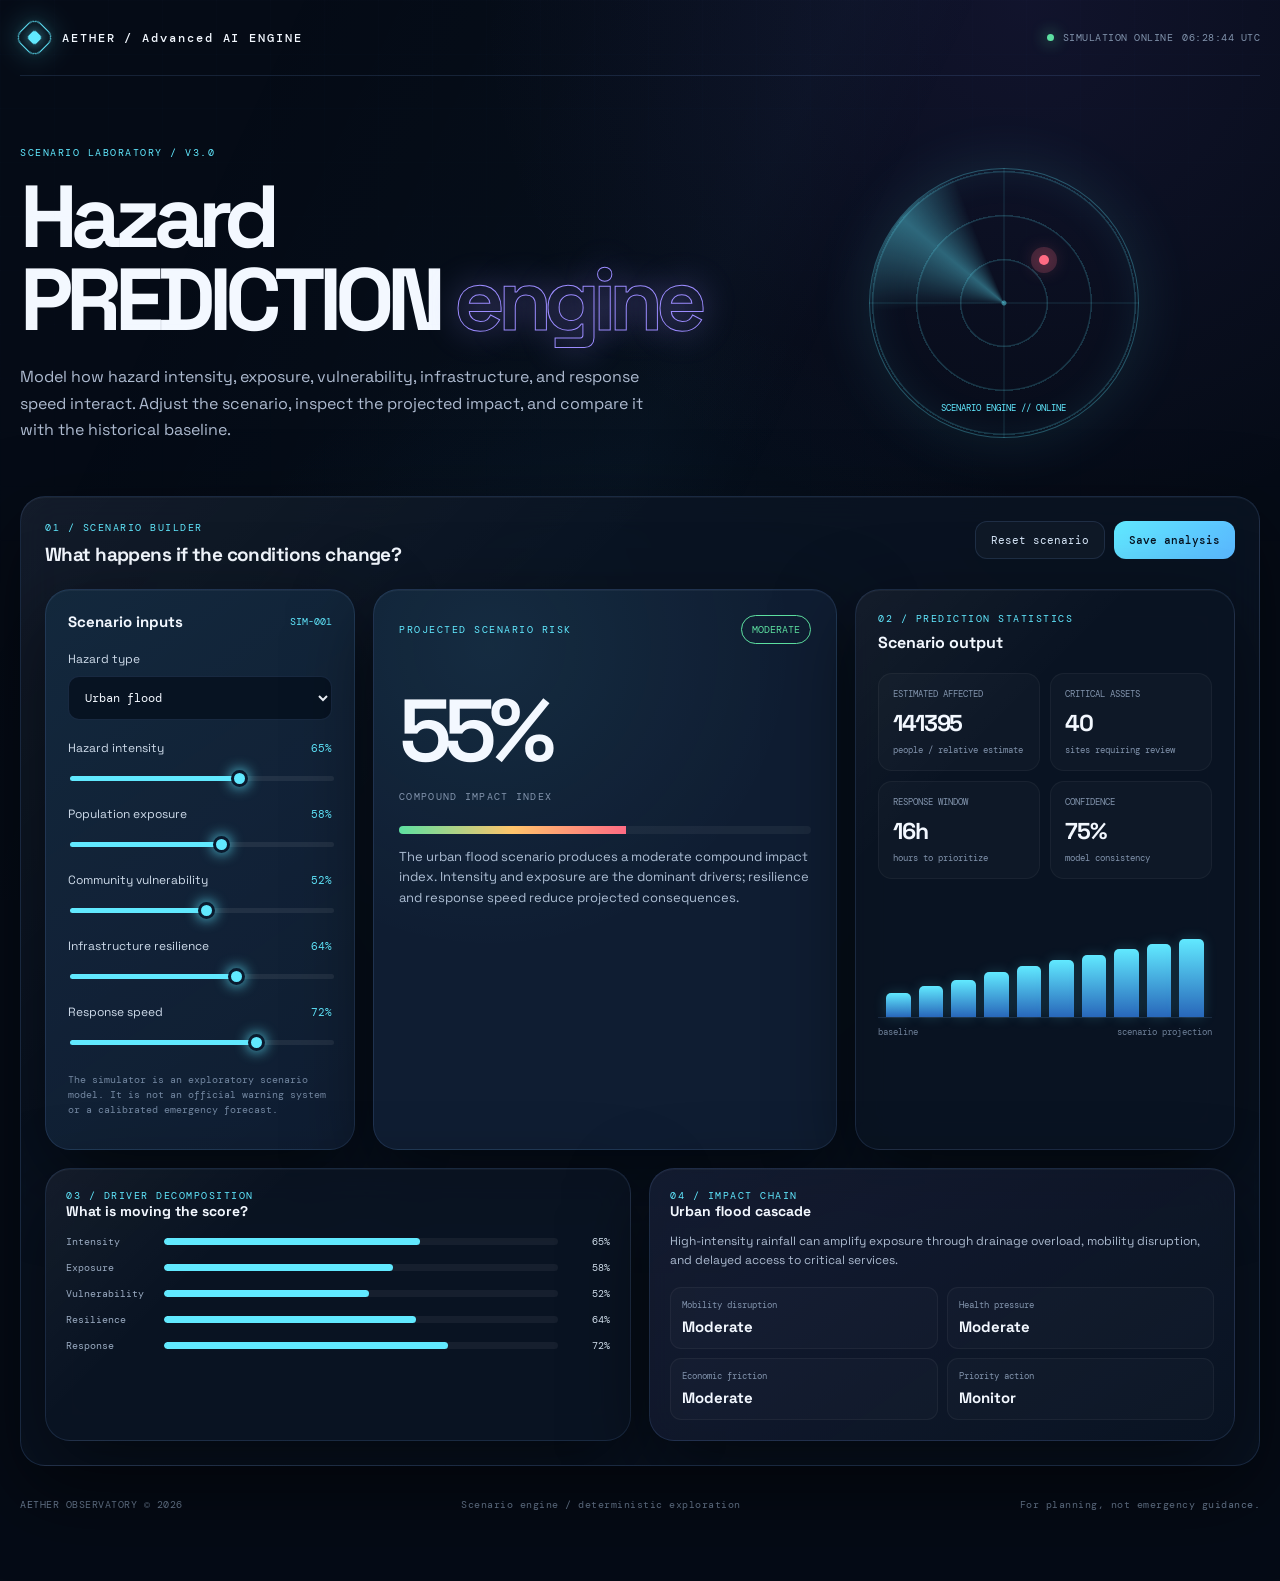
==== Frontend/advanced_prediction.html @ 11a136a4 "Added authentication, prediction, advanced prediction html files, needs buttons to connect from dash" ====
<!doctype html>
<html lang="en">

<head>
    <meta charset="utf-8">
    <meta name="viewport" content="width=device-width,initial-scale=1">
    <title>AETHER // What-If Disaster Simulator</title>
    <style>
        @import url('https://fonts.googleapis.com/css2?family=DM+Mono:wght@400;500&family=Space+Grotesk:wght@400;500;600;700&display=swap');

        :root {
            --bg: #050b16;
            --panel: #0b1424cc;
            --panel2: #0f1d32;
            --line: #7eaffc24;
            --text: #f3f8ff;
            --muted: #8294ad;
            --blue: #5ab7ff;
            --cyan: #61e9ff;
            --purple: #9c8cff;
            --red: #ff6b83;
            --amber: #ffc46b;
            --green: #5de0a1;
            --glow: #5ab7ff33;
            --mx: 50%;
            --my: 50%
        }

        * {
            box-sizing: border-box
        }

        html {
            scroll-behavior: smooth
        }

        body {
            margin: 0;
            min-height: 100vh;
            background: radial-gradient(circle at var(--mx) var(--my), #257bc21e, transparent 30rem), radial-gradient(circle at 80% 0, #6d54d51e, transparent 34rem), var(--bg);
            color: var(--text);
            font-family: 'Space Grotesk', sans-serif;
            overflow-x: hidden
        }

        body:before {
            content: "";
            position: fixed;
            inset: 0;
            pointer-events: none;
            opacity: .22;
            background-image: linear-gradient(#8ebeff10 1px, transparent 1px), linear-gradient(90deg, #8ebeff10 1px, transparent 1px);
            background-size: 54px 54px;
            mask-image: linear-gradient(#000, transparent 90%)
        }

        body:after {
            content: "";
            position: fixed;
            inset: 0;
            pointer-events: none;
            background: linear-gradient(115deg, transparent 15%, #65dfff06 50%, transparent 58%);
            animation: sweep 10s linear infinite;
            z-index: -1
        }

        @keyframes sweep {
            to {
                transform: translateX(70%)
            }
        }

        @keyframes pulse {
            50% {
                opacity: .35;
                transform: scale(.65)
            }
        }

        @keyframes spin {
            to {
                transform: rotate(360deg)
            }
        }

        @keyframes rise {
            from {
                opacity: 0;
                transform: translateY(12px)
            }

            to {
                opacity: 1;
                transform: none
            }
        }

        .wrap {
            width: min(1240px, calc(100% - 40px));
            margin: auto
        }

        .topbar {
            height: 76px;
            border-bottom: 1px solid var(--line);
            display: flex;
            align-items: center;
            justify-content: space-between
        }

        .brand {
            display: flex;
            align-items: center;
            gap: 13px;
            font: 500 12px 'DM Mono';
            letter-spacing: .16em
        }

        .brand-icon {
            width: 29px;
            height: 29px;
            border: 1px solid var(--cyan);
            border-radius: 9px;
            transform: rotate(45deg);
            box-shadow: 0 0 28px #61e9ff44;
            position: relative
        }

        .brand-icon:after {
            content: "";
            position: absolute;
            inset: 8px;
            background: var(--cyan);
            border-radius: 3px;
            box-shadow: 0 0 15px var(--cyan)
        }

        .system-status {
            display: flex;
            align-items: center;
            gap: 9px;
            color: var(--muted);
            font: 10px 'DM Mono';
            letter-spacing: .05em
        }

        .status-dot {
            width: 7px;
            height: 7px;
            border-radius: 50%;
            background: var(--green);
            box-shadow: 0 0 15px var(--green);
            animation: pulse 1.8s infinite
        }

        .hero {
            padding: 70px 0 36px;
            display: grid;
            grid-template-columns: 1.15fr .85fr;
            gap: 35px;
            align-items: center
        }

        .eyebrow {
            color: var(--cyan);
            font: 10px 'DM Mono';
            letter-spacing: .15em;
            text-transform: uppercase
        }

        .hero h1 {
            font-size: clamp(48px, 7vw, 88px);
            line-height: .94;
            letter-spacing: -.08em;
            margin: 17px 0 23px;
            max-width: 760px
        }

        .hero h1 em {
            font-style: normal;
            color: transparent;
            -webkit-text-stroke: 1px var(--purple);
            text-shadow: 0 0 35px #9c8cff55
        }

        .lede {
            max-width: 660px;
            color: #aebbd0;
            font-size: 16px;
            line-height: 1.65
        }

        .orbit {
            width: min(270px, 70vw);
            aspect-ratio: 1;
            border: 1px solid #61e9ff55;
            border-radius: 50%;
            margin: auto;
            position: relative;
            background: radial-gradient(circle, #61e9ff77 0 2px, transparent 3px), repeating-radial-gradient(circle, transparent 0 42px, #61e9ff2f 43px 44px), linear-gradient(90deg, transparent 49.7%, #61e9ff35 50%, transparent 50.3%), linear-gradient(0deg, transparent 49.7%, #61e9ff35 50%, transparent 50.3%);
            box-shadow: 0 0 65px #61e9ff1c, inset 0 0 40px #61e9ff15;
            overflow: hidden
        }

        .orbit:before {
            content: "";
            position: absolute;
            inset: -15%;
            background: conic-gradient(from 0deg, transparent 0 74%, #61e9ff66 86%, transparent 94%);
            animation: spin 5s linear infinite
        }

        .orbit:after {
            content: "SCENARIO ENGINE // ONLINE";
            position: absolute;
            left: 50%;
            bottom: 23px;
            transform: translateX(-50%);
            white-space: nowrap;
            color: var(--cyan);
            font: 9px 'DM Mono'
        }

        .orbit-point {
            position: absolute;
            width: 10px;
            height: 10px;
            border-radius: 50%;
            left: 63%;
            top: 32%;
            background: var(--red);
            box-shadow: 0 0 0 8px #ff6b8330, 0 0 20px var(--red);
            z-index: 2
        }

        .panel {
            background: linear-gradient(135deg, #ffffff0b, transparent 30%), var(--panel);
            border: 1px solid var(--line);
            border-radius: 25px;
            box-shadow: 0 28px 80px #0008, inset 0 1px #ffffff0b;
            backdrop-filter: blur(18px);
            position: relative;
            overflow: hidden
        }

        .panel:after {
            content: "";
            position: absolute;
            inset: 0;
            pointer-events: none;
            background: linear-gradient(110deg, transparent 15%, #61e9ff09 50%, transparent 78%);
            transform: translateX(-100%);
            transition: transform .8s
        }

        .panel:hover:after {
            transform: translateX(100%)
        }

        .simulator {
            padding: 24px
        }

        .section-heading {
            display: flex;
            justify-content: space-between;
            align-items: flex-start;
            gap: 20px;
            margin-bottom: 22px
        }

        .section-heading h2 {
            font-size: 19px;
            margin: 8px 0 0;
            letter-spacing: -.03em
        }

        .actions {
            display: flex;
            gap: 9px
        }

        .button {
            border: 1px solid var(--line);
            background: #ffffff08;
            color: #d8e8fa;
            border-radius: 12px;
            padding: 11px 15px;
            font: 11px 'DM Mono';
            cursor: pointer;
            transition: .25s
        }

        .button:hover {
            transform: translateY(-2px);
            border-color: var(--cyan);
            box-shadow: 0 0 22px #61e9ff33
        }

        .button.primary {
            border: 0;
            background: linear-gradient(135deg, var(--cyan), var(--blue));
            color: #06111f;
            font-weight: 500
        }

        .scenario-layout {
            display: grid;
            grid-template-columns: 310px 1fr;
            gap: 18px
        }

        .controls {
            padding: 22px;
            background: linear-gradient(145deg, #61e9ff0d, transparent), var(--panel2)
        }

        .control-title {
            display: flex;
            justify-content: space-between;
            align-items: center;
            margin-bottom: 18px
        }

        .control-title strong {
            font-size: 15px
        }

        .control-title span {
            color: var(--cyan);
            font: 10px 'DM Mono'
        }

        .field {
            margin: 20px 0
        }

        .field-head {
            display: flex;
            justify-content: space-between;
            align-items: center;
            margin-bottom: 9px
        }

        .field-head label {
            font-size: 12px;
            color: #cedbea
        }

        .field-value {
            color: var(--cyan);
            font: 11px 'DM Mono'
        }

        .select {
            width: 100%;
            padding: 12px;
            border-radius: 11px;
            border: 1px solid var(--line);
            background: #071322;
            color: var(--text);
            font: 12px 'DM Mono';
            outline: 0
        }

        .select:focus {
            border-color: var(--cyan);
            box-shadow: 0 0 0 3px #61e9ff16
        }

        input[type=range] {
            width: 100%;
            appearance: none;
            height: 5px;
            border-radius: 99px;
            background: linear-gradient(90deg, var(--cyan) var(--fill, 50%), #ffffff12 var(--fill, 50%));
            outline: 0
        }

        input[type=range]::-webkit-slider-thumb {
            appearance: none;
            width: 17px;
            height: 17px;
            border-radius: 50%;
            background: var(--cyan);
            border: 3px solid #0a1a2e;
            box-shadow: 0 0 14px var(--cyan);
            cursor: pointer
        }

        .hint {
            color: #7387a1;
            font: 10px 'DM Mono';
            line-height: 1.5;
            margin-top: 22px
        }

        .scenario-main {
            display: grid;
            grid-template-columns: 1.1fr .9fr;
            gap: 18px
        }

        .risk-panel {
            padding: 25px;
            background: radial-gradient(circle at 25% 10%, #61e9ff12, transparent 50%), var(--panel2);
            min-height: 335px
        }

        .risk-top {
            display: flex;
            justify-content: space-between;
            align-items: center
        }

        .badge {
            padding: 7px 10px;
            border-radius: 99px;
            border: 1px solid var(--amber);
            color: var(--amber);
            font: 10px 'DM Mono'
        }

        .risk-number {
            font-size: 88px;
            font-weight: 600;
            letter-spacing: -.09em;
            margin: 30px 0 3px
        }

        .risk-caption {
            color: var(--muted);
            font: 10px 'DM Mono';
            letter-spacing: .13em;
            text-transform: uppercase
        }

        .risk-meter {
            height: 8px;
            border-radius: 99px;
            background: #ffffff0d;
            margin: 23px 0 13px;
            overflow: hidden
        }

        .risk-meter span {
            height: 100%;
            display: block;
            width: 0;
            background: linear-gradient(90deg, var(--green), var(--amber), var(--red));
            transition: width .7s cubic-bezier(.2, .8, .2, 1)
        }

        .risk-summary {
            color: #adbed4;
            line-height: 1.6;
            font-size: 13px
        }

        .stats-panel {
            padding: 22px
        }

        .stats-panel h3 {
            margin: 7px 0 20px;
            font-size: 16px
        }

        .stat-grid {
            display: grid;
            grid-template-columns: 1fr 1fr;
            gap: 10px
        }

        .stat {
            padding: 14px;
            border-radius: 14px;
            background: #ffffff06;
            border: 1px solid #ffffff0b
        }

        .stat span {
            display: block;
            color: var(--muted);
            font: 9px 'DM Mono';
            text-transform: uppercase;
            margin-bottom: 8px
        }

        .stat strong {
            font-size: 23px;
            letter-spacing: -.05em
        }

        .stat small {
            display: block;
            color: #8193ac;
            font: 9px 'DM Mono';
            margin-top: 6px
        }

        .bars {
            height: 115px;
            display: flex;
            align-items: end;
            gap: 8px;
            margin-top: 24px;
            border-bottom: 1px solid var(--line);
            padding: 0 8px
        }

        .bar {
            flex: 1;
            min-height: 4px;
            border-radius: 5px 5px 0 0;
            background: linear-gradient(var(--cyan), #2867ba);
            box-shadow: 0 0 13px #61e9ff2d;
            transition: height .6s
        }

        .bar-labels {
            display: flex;
            justify-content: space-between;
            color: #6f8199;
            font: 9px 'DM Mono';
            margin-top: 8px
        }

        .comparison {
            margin-top: 18px;
            display: grid;
            grid-template-columns: 1fr 1fr;
            gap: 18px
        }

        .compare {
            padding: 20px
        }

        .compare h3 {
            margin: 0 0 15px;
            font-size: 14px
        }

        .compare-row {
            display: flex;
            align-items: center;
            gap: 10px;
            margin: 13px 0
        }

        .compare-row span {
            width: 88px;
            color: #9aabc1;
            font: 10px 'DM Mono'
        }

        .compare-row i {
            height: 7px;
            flex: 1;
            border-radius: 99px;
            background: #ffffff0d;
            overflow: hidden
        }

        .compare-row b {
            display: block;
            height: 100%;
            border-radius: inherit;
            background: var(--cyan);
            transition: width .6s
        }

        .compare-row em {
            width: 42px;
            color: #dbe9f7;
            font: 10px 'DM Mono';
            font-style: normal;
            text-align: right
        }

        .impact {
            padding: 20px;
            background: linear-gradient(145deg, #9c8cff12, transparent), var(--panel)
        }

        .impact h3 {
            margin: 0 0 12px;
            font-size: 14px
        }

        .impact p {
            color: #acbbd0;
            font-size: 12px;
            line-height: 1.6;
            margin: 0
        }

        .impact-list {
            display: grid;
            grid-template-columns: 1fr 1fr;
            gap: 9px;
            margin-top: 17px
        }

        .impact-item {
            padding: 11px;
            border: 1px solid #ffffff0c;
            border-radius: 11px;
            background: #ffffff05
        }

        .impact-item span {
            display: block;
            color: var(--muted);
            font: 9px 'DM Mono';
            margin-bottom: 5px
        }

        .impact-item strong {
            font-size: 15px
        }

        .footer {
            display: flex;
            justify-content: space-between;
            color: #6f8199;
            font: 10px 'DM Mono';
            letter-spacing: .05em;
            padding: 32px 0 70px
        }

        .toast {
            position: fixed;
            right: 22px;
            bottom: 22px;
            z-index: 10;
            background: #0b1a2eee;
            border: 1px solid #61e9ff88;
            color: var(--cyan);
            border-radius: 12px;
            padding: 14px 17px;
            font: 10px 'DM Mono';
            opacity: 0;
            transform: translateY(12px);
            transition: .3s;
            box-shadow: 0 16px 45px #0009
        }

        .toast.show {
            opacity: 1;
            transform: none
        }

        @media(max-width:980px) {
            .scenario-layout {
                grid-template-columns: 1fr
            }

            .scenario-main {
                grid-template-columns: 1fr
            }

            .hero {
                grid-template-columns: 1fr
            }

            .orbit {
                margin: 10px auto 0
            }
        }

        @media(max-width:650px) {
            .wrap {
                width: calc(100% - 26px)
            }

            .topbar {
                height: 65px
            }

            .brand {
                font-size: 10px
            }

            .system-status {
                font-size: 8px
            }

            .hero {
                padding-top: 48px
            }

            .hero h1 {
                font-size: 54px
            }

            .simulator {
                padding: 15px
            }

            .section-heading {
                flex-direction: column
            }

            .actions {
                width: 100%
            }

            .button {
                flex: 1
            }

            .risk-number {
                font-size: 72px
            }

            .comparison {
                grid-template-columns: 1fr
            }

            .footer {
                flex-direction: column;
                gap: 12px
            }
        }

        @media(prefers-reduced-motion:reduce) {

            *,
            *:before,
            *:after {
                animation-duration: .01ms !important;
                transition-duration: .01ms !important
            }
        }
    </style>
</head>

<body>
    <div class="wrap">
        <header class="topbar">
            <div class="brand"><span class="brand-icon"></span>AETHER / Advanced AI ENGINE</div>
            <div class="system-status"><span class="status-dot"></span>SIMULATION ONLINE <span id="clock">00:00:00
                    UTC</span></div>
        </header>
        <section class="hero">
            <div>
                <div class="eyebrow">Scenario laboratory / v3.0</div>
                <h1>Hazard <br> PREDICTION <em>engine</em></h1>
                <p class="lede">Model how hazard intensity, exposure, vulnerability, infrastructure, and response speed
                    interact. Adjust the scenario, inspect the projected impact, and compare it with the historical
                    baseline.</p>
            </div>
            <div class="orbit"><span class="orbit-point"></span></div>
        </section>
        <section class="panel simulator">
            <div class="section-heading">
                <div>
                    <div class="eyebrow">01 / Scenario builder</div>
                    <h2>What happens if the conditions change?</h2>
                </div>
                <div class="actions"><button class="button" id="reset">Reset scenario</button><button
                        class="button primary" id="save">Save analysis</button></div>
            </div>
            <div class="scenario-layout">
                <aside class="panel controls">
                    <div class="control-title"><strong>Scenario inputs</strong><span id="scenario-id">SIM-001</span>
                    </div>
                    <div class="field">
                        <div class="field-head"><label>Hazard type</label></div><select class="select" id="hazard">
                            <option value="flood">Urban flood</option>
                            <option value="earthquake">Earthquake</option>
                            <option value="wildfire">Wildfire</option>
                            <option value="extreme_weather">Extreme weather</option>
                            <option value="extreme_temperature">Extreme temperature</option>
                            <option value="drought">Drought</option>
                        </select>
                    </div>
                    <div class="field">
                        <div class="field-head"><label>Hazard intensity</label><output class="field-value"
                                id="intensity-value">65%</output></div><input id="intensity" type="range" min="0"
                            max="100" value="65">
                    </div>
                    <div class="field">
                        <div class="field-head"><label>Population exposure</label><output class="field-value"
                                id="exposure-value">58%</output></div><input id="exposure" type="range" min="0"
                            max="100" value="58">
                    </div>
                    <div class="field">
                        <div class="field-head"><label>Community vulnerability</label><output class="field-value"
                                id="vulnerability-value">52%</output></div><input id="vulnerability" type="range"
                            min="0" max="100" value="52">
                    </div>
                    <div class="field">
                        <div class="field-head"><label>Infrastructure resilience</label><output class="field-value"
                                id="resilience-value">64%</output></div><input id="resilience" type="range" min="0"
                            max="100" value="64">
                    </div>
                    <div class="field">
                        <div class="field-head"><label>Response speed</label><output class="field-value"
                                id="response-value">72%</output></div><input id="response" type="range" min="0"
                            max="100" value="72">
                    </div>
                    <p class="hint">The simulator is an exploratory scenario model. It is not an official warning system
                        or a calibrated emergency forecast.</p>
                </aside>
                <main class="scenario-main">
                    <article class="panel risk-panel">
                        <div class="risk-top"><span class="eyebrow">Projected scenario risk</span><span class="badge"
                                id="risk-badge">ELEVATED</span></div>
                        <div class="risk-number" id="risk-score">0%</div>
                        <div class="risk-caption">compound impact index</div>
                        <div class="risk-meter"><span id="risk-bar"></span></div>
                        <p class="risk-summary" id="risk-summary">Adjust the scenario inputs to calculate the projected
                            impact profile.</p>
                    </article>
                    <article class="panel stats-panel">
                        <div class="eyebrow">02 / Prediction statistics</div>
                        <h3>Scenario output</h3>
                        <div class="stat-grid">
                            <div class="stat"><span>Estimated affected</span><strong
                                    id="affected">—</strong><small>people / relative estimate</small></div>
                            <div class="stat"><span>Critical assets</span><strong id="assets">—</strong><small>sites
                                    requiring review</small></div>
                            <div class="stat"><span>Response window</span><strong id="window">—</strong><small>hours to
                                    prioritize</small></div>
                            <div class="stat"><span>Confidence</span><strong id="confidence">—</strong><small>model
                                    consistency</small></div>
                        </div>
                        <div class="bars" id="bars"></div>
                        <div class="bar-labels"><span>baseline</span><span>scenario projection</span></div>
                    </article>
                </main>
            </div>
            <div class="comparison">
                <article class="panel compare">
                    <div class="eyebrow">03 / Driver decomposition</div>
                    <h3>What is moving the score?</h3>
                    <div class="compare-row"><span>Intensity</span><i><b id="intensity-bar"></b></i><em
                            id="intensity-score">65%</em></div>
                    <div class="compare-row"><span>Exposure</span><i><b id="exposure-bar"></b></i><em
                            id="exposure-score">58%</em></div>
                    <div class="compare-row"><span>Vulnerability</span><i><b id="vulnerability-bar"></b></i><em
                            id="vulnerability-score">52%</em></div>
                    <div class="compare-row"><span>Resilience</span><i><b id="resilience-bar"></b></i><em
                            id="resilience-score">64%</em></div>
                    <div class="compare-row"><span>Response</span><i><b id="response-bar"></b></i><em
                            id="response-score">72%</em></div>
                </article>
                <article class="panel impact">
                    <div class="eyebrow">04 / Impact chain</div>
                    <h3 id="impact-title">Urban flood cascade</h3>
                    <p id="impact-copy">High-intensity rainfall can amplify exposure through drainage overload, mobility
                        disruption, and delayed access to critical services.</p>
                    <div class="impact-list">
                        <div class="impact-item"><span>Mobility disruption</span><strong id="mobility">Moderate</strong>
                        </div>
                        <div class="impact-item"><span>Health pressure</span><strong id="health">Moderate</strong></div>
                        <div class="impact-item"><span>Economic friction</span><strong id="economic">Moderate</strong>
                        </div>
                        <div class="impact-item"><span>Priority action</span><strong id="priority">Monitor</strong>
                        </div>
                    </div>
                </article>
            </div>
        </section>
        <footer class="footer"><span>AETHER OBSERVATORY © 2026</span><span>Scenario engine / deterministic
                exploration</span><span>For planning, not emergency guidance.</span></footer>
    </div>
    <div class="toast" id="toast"></div>
    <script>
        (() => { 'use strict'; const $ = s => document.querySelector(s), ids = ['intensity', 'exposure', 'vulnerability', 'resilience', 'response']; const labels = { flood: 'Urban flood', earthquake: 'Earthquake', wildfire: 'Wildfire', extreme_weather: 'Extreme weather', extreme_temperature: 'Extreme temperature', drought: 'Drought' }; const copy = { flood: 'High-intensity rainfall can amplify exposure through drainage overload, mobility disruption, and delayed access to critical services.', earthquake: 'Seismic intensity can create cascading stress across structures, roads, utilities, hospitals, and emergency communications.', wildfire: 'Fire intensity combines with wind, exposure, and response time to shape evacuation pressure and infrastructure loss.', extreme_weather: 'Severe weather can compound mobility, utility, and public-health disruption across exposed communities.', extreme_temperature: 'Extreme heat can increase health pressure, energy demand, and vulnerability among at-risk populations.', drought: 'Persistent dryness can increase water stress, agricultural pressure, and long-term economic friction.' }; const $fmt = n => Math.round(n).toLocaleString(); function level(n) { return n >= 78 ? 'CRITICAL' : n >= 58 ? 'ELEVATED' : n >= 35 ? 'MODERATE' : 'LOW' } function tone(n) { return n >= 78 ? 'var(--red)' : n >= 58 ? 'var(--amber)' : 'var(--green)' } function updateRange(id) { let el = $('#' + id); el.style.setProperty('--fill', el.value + '%'); $('#' + id + '-value').textContent = el.value + '%' } function animateNumber(el, target, suffix = '') { let start = performance.now(), from = Number(el.dataset.value || 0); function tick(now) { let p = Math.min(1, (now - start) / 500), e = 1 - Math.pow(1 - p, 3); el.textContent = Math.round(from + (target - from) * e) + suffix; if (p < 1) requestAnimationFrame(tick); else el.dataset.value = target } requestAnimationFrame(tick) } function labelFor(n) { return n >= 78 ? 'Severe' : n >= 58 ? 'High' : n >= 35 ? 'Moderate' : 'Low' } function calculate() { ids.forEach(updateRange); let v = Object.fromEntries(ids.map(id => [id, +$('#' + id).value])); let hazard = $('#hazard').value; let score = Math.round(Math.max(0, Math.min(100, v.intensity * .38 + v.exposure * .24 + v.vulnerability * .22 + (100 - v.resilience) * .09 + (100 - v.response) * .07))); let affected = Math.round(25000 + (score * score * 31) + (v.exposure * 390)); let assets = Math.round(8 + score * .42 + v.vulnerability * .18); let window = Math.max(2, Math.round(36 - (v.response * .22) - (score * .08))); let confidence = Math.round(67 + Math.abs(v.intensity - v.exposure) * .08 + v.resilience * .12); let l = level(score); $('#risk-score').textContent = '0%'; animateNumber($('#risk-score'), score, '%'); $('#risk-bar').style.width = score + '%'; $('#risk-badge').textContent = l; $('#risk-badge').style.color = tone(score); $('#risk-badge').style.borderColor = tone(score); animateNumber($('#affected'), affected); animateNumber($('#assets'), assets); animateNumber($('#window'), window, 'h'); animateNumber($('#confidence'), Math.min(96, confidence), '%'); $('#risk-summary').textContent = `The ${labels[hazard].toLowerCase()} scenario produces a ${l.toLowerCase()} compound impact index. Intensity and exposure are the dominant drivers; resilience and response speed reduce projected consequences.`; $('#impact-title').textContent = labels[hazard] + ' cascade'; $('#impact-copy').textContent = copy[hazard]; let severity = x => labelFor(Math.max(0, Math.min(100, x))); $('#mobility').textContent = severity(score * .8 + v.exposure * .2); $('#health').textContent = severity(score * .65 + v.vulnerability * .35); $('#economic').textContent = severity(score * .7 + v.exposure * .3); $('#priority').textContent = score >= 78 ? 'Act now' : score >= 58 ? 'Prepare' : 'Monitor'; ids.forEach(id => { $('#' + id + '-bar').style.width = v[id] + '%'; $('#' + id + '-score').textContent = v[id] + '%' }); let base = [24, 31, 37, 46, 52, 58, 63, 69, 74, 79], mult = score / 64; $('#bars').innerHTML = base.map((n, i) => `<span class="bar" style="height:${Math.max(12, Math.min(100, n * mult))}%" title="${2017 + i}"></span>`).join('') } function toast(message) { let n = $('#toast'); n.textContent = message; n.classList.add('show'); clearTimeout(n.timer); n.timer = setTimeout(() => n.classList.remove('show'), 2200) } function reset() { let defaults = { intensity: 65, exposure: 58, vulnerability: 52, resilience: 64, response: 72 }; Object.entries(defaults).forEach(([id, val]) => $('#' + id).value = val); $('#hazard').value = 'flood'; calculate(); toast('BASELINE SCENARIO RESTORED') } ids.forEach(id => $('#' + id).addEventListener('input', calculate)); $('#hazard').addEventListener('change', calculate); $('#reset').addEventListener('click', reset); $('#save').addEventListener('click', () => { let payload = { hazard: $('#hazard').value, inputs: Object.fromEntries(ids.map(id => [id, +$('#' + id).value])), savedAt: new Date().toISOString() }; localStorage.setItem('aether-scenario', JSON.stringify(payload)); toast('SCENARIO SNAPSHOT SAVED') }); document.addEventListener('mousemove', e => { document.documentElement.style.setProperty('--mx', e.clientX + 'px'); document.documentElement.style.setProperty('--my', e.clientY + 'px') }); setInterval(() => $('#clock').textContent = new Date().toISOString().slice(11, 19) + ' UTC', 1000); calculate() })();
    </script>
</body>

</html>
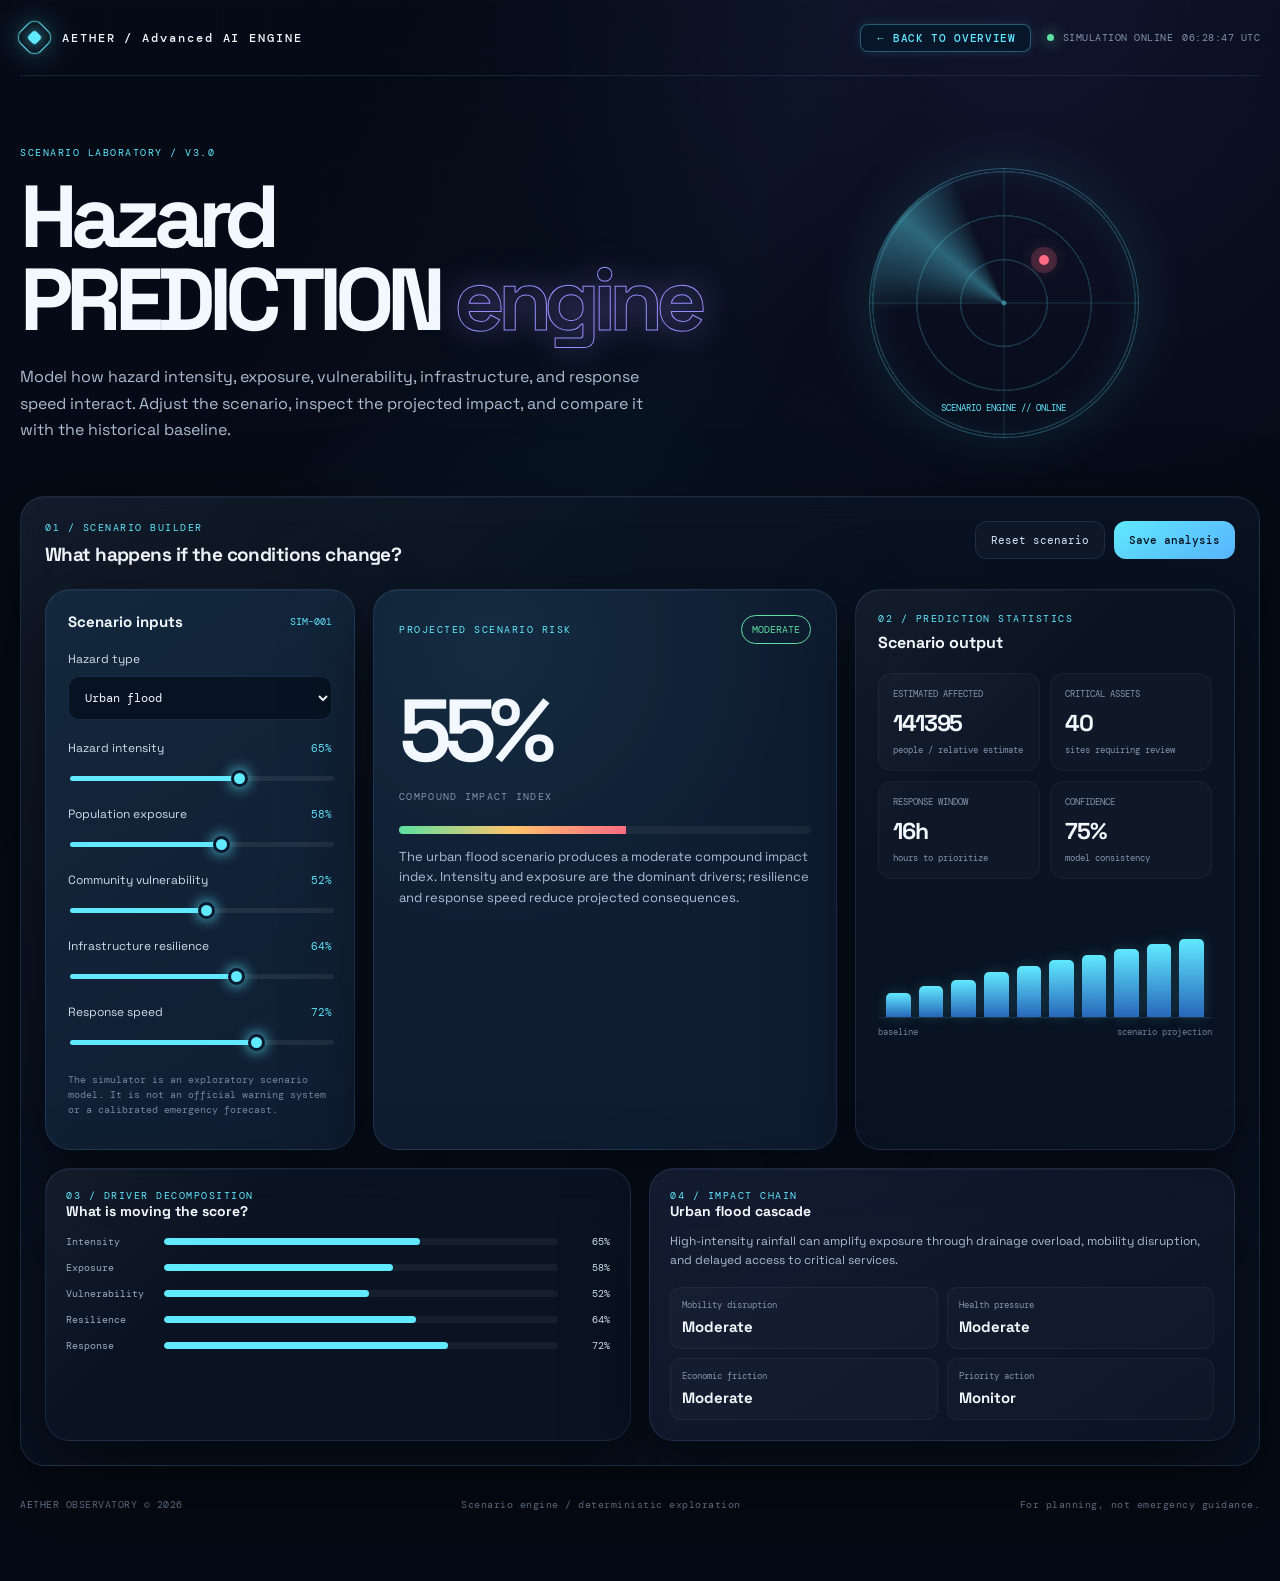
==== commit 18fef658: "adding connectable buttons" ====
--- a/Frontend/advanced_prediction.html
+++ b/Frontend/advanced_prediction.html
@@ -740,9 +740,14 @@
 <body>
     <div class="wrap">
         <header class="topbar">
-            <div class="brand"><span class="brand-icon"></span>AETHER / Advanced AI ENGINE</div>
-            <div class="system-status"><span class="status-dot"></span>SIMULATION ONLINE <span id="clock">00:00:00
+            <a href="index.html" class="brand" style="text-decoration:none; color:inherit;"><span class="brand-icon"></span>AETHER / Advanced AI ENGINE</a>
+            <div style="display:flex; align-items:center; gap:16px;">
+                <a href="index.html" style="text-decoration:none; display:inline-flex; align-items:center; gap:6px; padding:6px 14px; border-radius:8px; background:#071629; border:1px solid #61e9ff55; color:#61e9ff; font:500 11px 'DM Mono'; letter-spacing:.06em; transition:.2s; box-shadow:0 0 12px #61e9ff22;">
+                    <span>←</span> BACK TO OVERVIEW
+                </a>
+                <div class="system-status"><span class="status-dot"></span>SIMULATION ONLINE <span id="clock">00:00:00
                     UTC</span></div>
+            </div>
         </header>
         <section class="hero">
             <div>
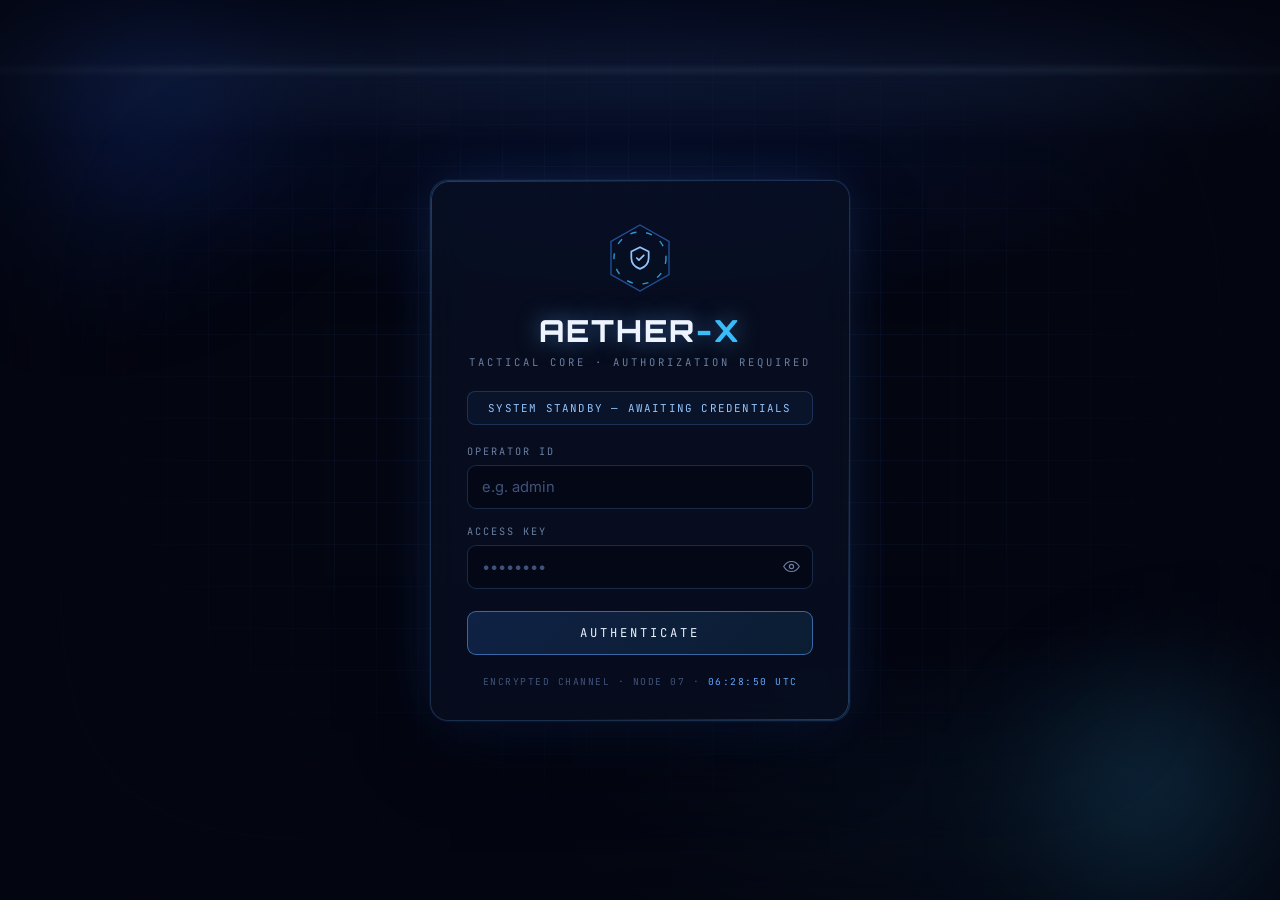
==== commit 7b0a13cd: "Adding Hazard atlas buuton & small upgrade in 2-step verification" ====
--- a/Frontend/advanced_prediction.html
+++ b/Frontend/advanced_prediction.html
@@ -5,6 +5,24 @@
     <meta charset="utf-8">
     <meta name="viewport" content="width=device-width,initial-scale=1">
     <title>AETHER // What-If Disaster Simulator</title>
+    <script>
+        (function () {
+            try {
+                const auth = sessionStorage.getItem('aetherx_auth');
+                const member = sessionStorage.getItem('aetherx_member_login');
+                if (!auth || !JSON.parse(auth)?.username) {
+                    window.location.replace('authentication.html');
+                    return;
+                }
+                if (!member || !JSON.parse(member)?.memberId) {
+                    window.location.replace('index.html');
+                    return;
+                }
+            } catch (e) {
+                window.location.replace('index.html');
+            }
+        })();
+    </script>
     <style>
         @import url('https://fonts.googleapis.com/css2?family=DM+Mono:wght@400;500&family=Space+Grotesk:wght@400;500;600;700&display=swap');
 
